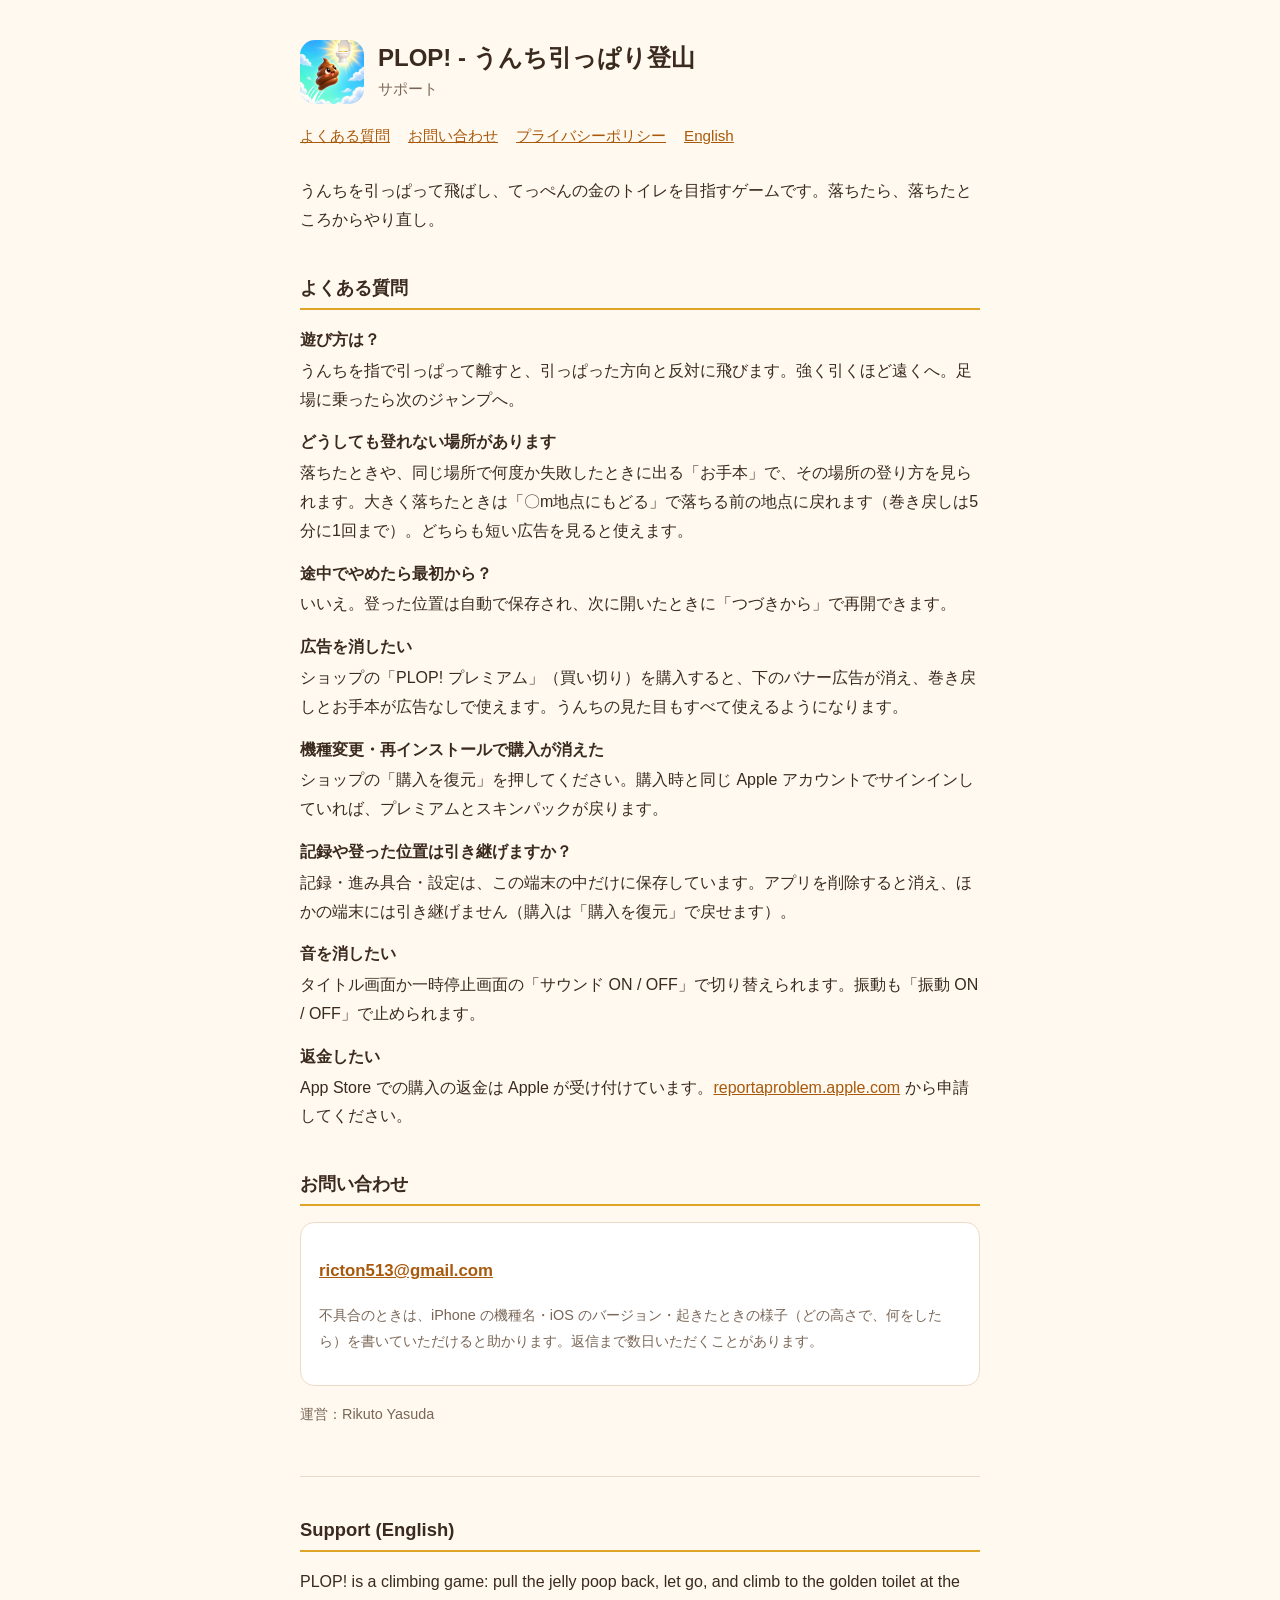
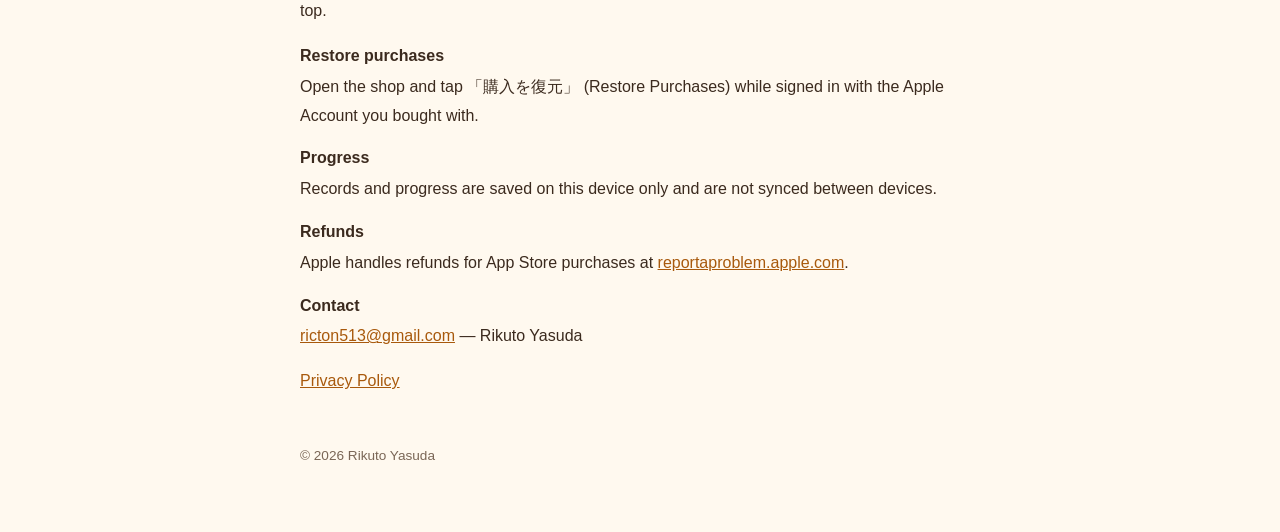
==== index.html @ 07153992 "Update PLOP! support site" ====
<!doctype html>
<html lang="ja">
<head>
<meta charset="utf-8">
<meta name="viewport" content="width=device-width, initial-scale=1">
<title>PLOP! サポート</title>
<meta name="description" content="PLOP! - うんち引っぱり登山 のサポートページ。遊び方、購入の復元、お問い合わせ先。">
<link rel="icon" href="icon.png">
<link rel="stylesheet" href="style.css">
</head>
<body>
<main>
<header>
	<img src="icon.png" alt="">
	<div>
		<h1>PLOP! - うんち引っぱり登山</h1>
		<p class="sub">サポート</p>
	</div>
</header>
<nav>
	<a href="#faq">よくある質問</a>
	<a href="#contact">お問い合わせ</a>
	<a href="privacy.html">プライバシーポリシー</a>
	<a href="#en">English</a>
</nav>

<p>うんちを引っぱって飛ばし、てっぺんの金のトイレを目指すゲームです。落ちたら、落ちたところからやり直し。</p>

<h2 id="faq">よくある質問</h2>
<dl>
	<dt>遊び方は？</dt>
	<dd>うんちを指で引っぱって離すと、引っぱった方向と反対に飛びます。強く引くほど遠くへ。足場に乗ったら次のジャンプへ。</dd>

	<dt>どうしても登れない場所があります</dt>
	<dd>落ちたときや、同じ場所で何度か失敗したときに出る「お手本」で、その場所の登り方を見られます。大きく落ちたときは「〇m地点にもどる」で落ちる前の地点に戻れます（巻き戻しは5分に1回まで）。どちらも短い広告を見ると使えます。</dd>

	<dt>途中でやめたら最初から？</dt>
	<dd>いいえ。登った位置は自動で保存され、次に開いたときに「つづきから」で再開できます。</dd>

	<dt>広告を消したい</dt>
	<dd>ショップの「PLOP! プレミアム」（買い切り）を購入すると、下のバナー広告が消え、巻き戻しとお手本が広告なしで使えます。うんちの見た目もすべて使えるようになります。</dd>

	<dt>機種変更・再インストールで購入が消えた</dt>
	<dd>ショップの「購入を復元」を押してください。購入時と同じ Apple アカウントでサインインしていれば、プレミアムとスキンパックが戻ります。</dd>

	<dt>記録や登った位置は引き継げますか？</dt>
	<dd>記録・進み具合・設定は、この端末の中だけに保存しています。アプリを削除すると消え、ほかの端末には引き継げません（購入は「購入を復元」で戻せます）。</dd>

	<dt>音を消したい</dt>
	<dd>タイトル画面か一時停止画面の「サウンド ON / OFF」で切り替えられます。振動も「振動 ON / OFF」で止められます。</dd>

	<dt>返金したい</dt>
	<dd>App Store での購入の返金は Apple が受け付けています。<a href="https://reportaproblem.apple.com/">reportaproblem.apple.com</a> から申請してください。</dd>
</dl>

<h2 id="contact">お問い合わせ</h2>
<div class="card">
	<p class="contact"><a href="mailto:ricton513@gmail.com?subject=PLOP!%20%E3%81%8A%E5%95%8F%E3%81%84%E5%90%88%E3%82%8F%E3%81%9B">ricton513@gmail.com</a></p>
	<p class="meta">不具合のときは、iPhone の機種名・iOS のバージョン・起きたときの様子（どの高さで、何をしたら）を書いていただけると助かります。返信まで数日いただくことがあります。</p>
</div>
<p class="meta">運営：Rikuto Yasuda</p>

<hr>
<section id="en" lang="en">
<h2>Support (English)</h2>
<p>PLOP! is a climbing game: pull the jelly poop back, let go, and climb to the golden toilet at the top.</p>
<dl>
	<dt>Restore purchases</dt>
	<dd>Open the shop and tap 「購入を復元」 (Restore Purchases) while signed in with the Apple Account you bought with.</dd>
	<dt>Progress</dt>
	<dd>Records and progress are saved on this device only and are not synced between devices.</dd>
	<dt>Refunds</dt>
	<dd>Apple handles refunds for App Store purchases at <a href="https://reportaproblem.apple.com/">reportaproblem.apple.com</a>.</dd>
	<dt>Contact</dt>
	<dd><a href="mailto:ricton513@gmail.com">ricton513@gmail.com</a> — Rikuto Yasuda</dd>
</dl>
<p><a href="privacy.html#en">Privacy Policy</a></p>
</section>

<footer>© 2026 Rikuto Yasuda</footer>
</main>
</body>
</html>
---- style.css ----
:root {
	--fg: #3b2a1e;
	--muted: #7a6656;
	--bg: #fff9ef;
	--card: #ffffff;
	--line: #eadcc6;
	--accent: #e0a526;
	--link: #a8590c;
}
@media (prefers-color-scheme: dark) {
	:root {
		--fg: #f6ecdf;
		--muted: #c2b19f;
		--bg: #1d1712;
		--card: #2a221b;
		--line: #47392c;
		--accent: #f0bd45;
		--link: #ffb35c;
	}
}
* { box-sizing: border-box; }
body {
	margin: 0;
	padding: 40px 16px 64px;
	font-family: -apple-system, BlinkMacSystemFont, "Hiragino Sans", "Hiragino Kaku Gothic ProN", "Noto Sans JP", sans-serif;
	line-height: 1.8;
	color: var(--fg);
	background: var(--bg);
	-webkit-text-size-adjust: 100%;
}
main { max-width: 680px; margin: 0 auto; }
header { display: flex; align-items: center; gap: 14px; margin-bottom: 8px; }
header img { width: 64px; height: 64px; border-radius: 15px; flex: none; }
h1 { font-size: 1.5rem; line-height: 1.3; margin: 0; }
.sub { color: var(--muted); margin: 2px 0 0; font-size: 0.95rem; }
nav { display: flex; flex-wrap: wrap; gap: 8px 18px; margin: 18px 0 28px; font-size: 0.95rem; }
h2 { font-size: 1.15rem; margin: 36px 0 8px; padding-bottom: 4px; border-bottom: 2px solid var(--accent); }
h3 { font-size: 1rem; margin: 22px 0 4px; }
p, li { overflow-wrap: anywhere; }
a { color: var(--link); }
.card { background: var(--card); border: 1px solid var(--line); border-radius: 14px; padding: 16px 18px; margin: 16px 0; }
.contact { font-size: 1.05rem; font-weight: 600; }
.meta { color: var(--muted); font-size: 0.9rem; }
dt { font-weight: 600; margin-top: 14px; }
dd { margin: 2px 0 0; }
hr { border: 0; border-top: 1px solid var(--line); margin: 48px 0 24px; }
footer { color: var(--muted); font-size: 0.85rem; margin-top: 48px; }
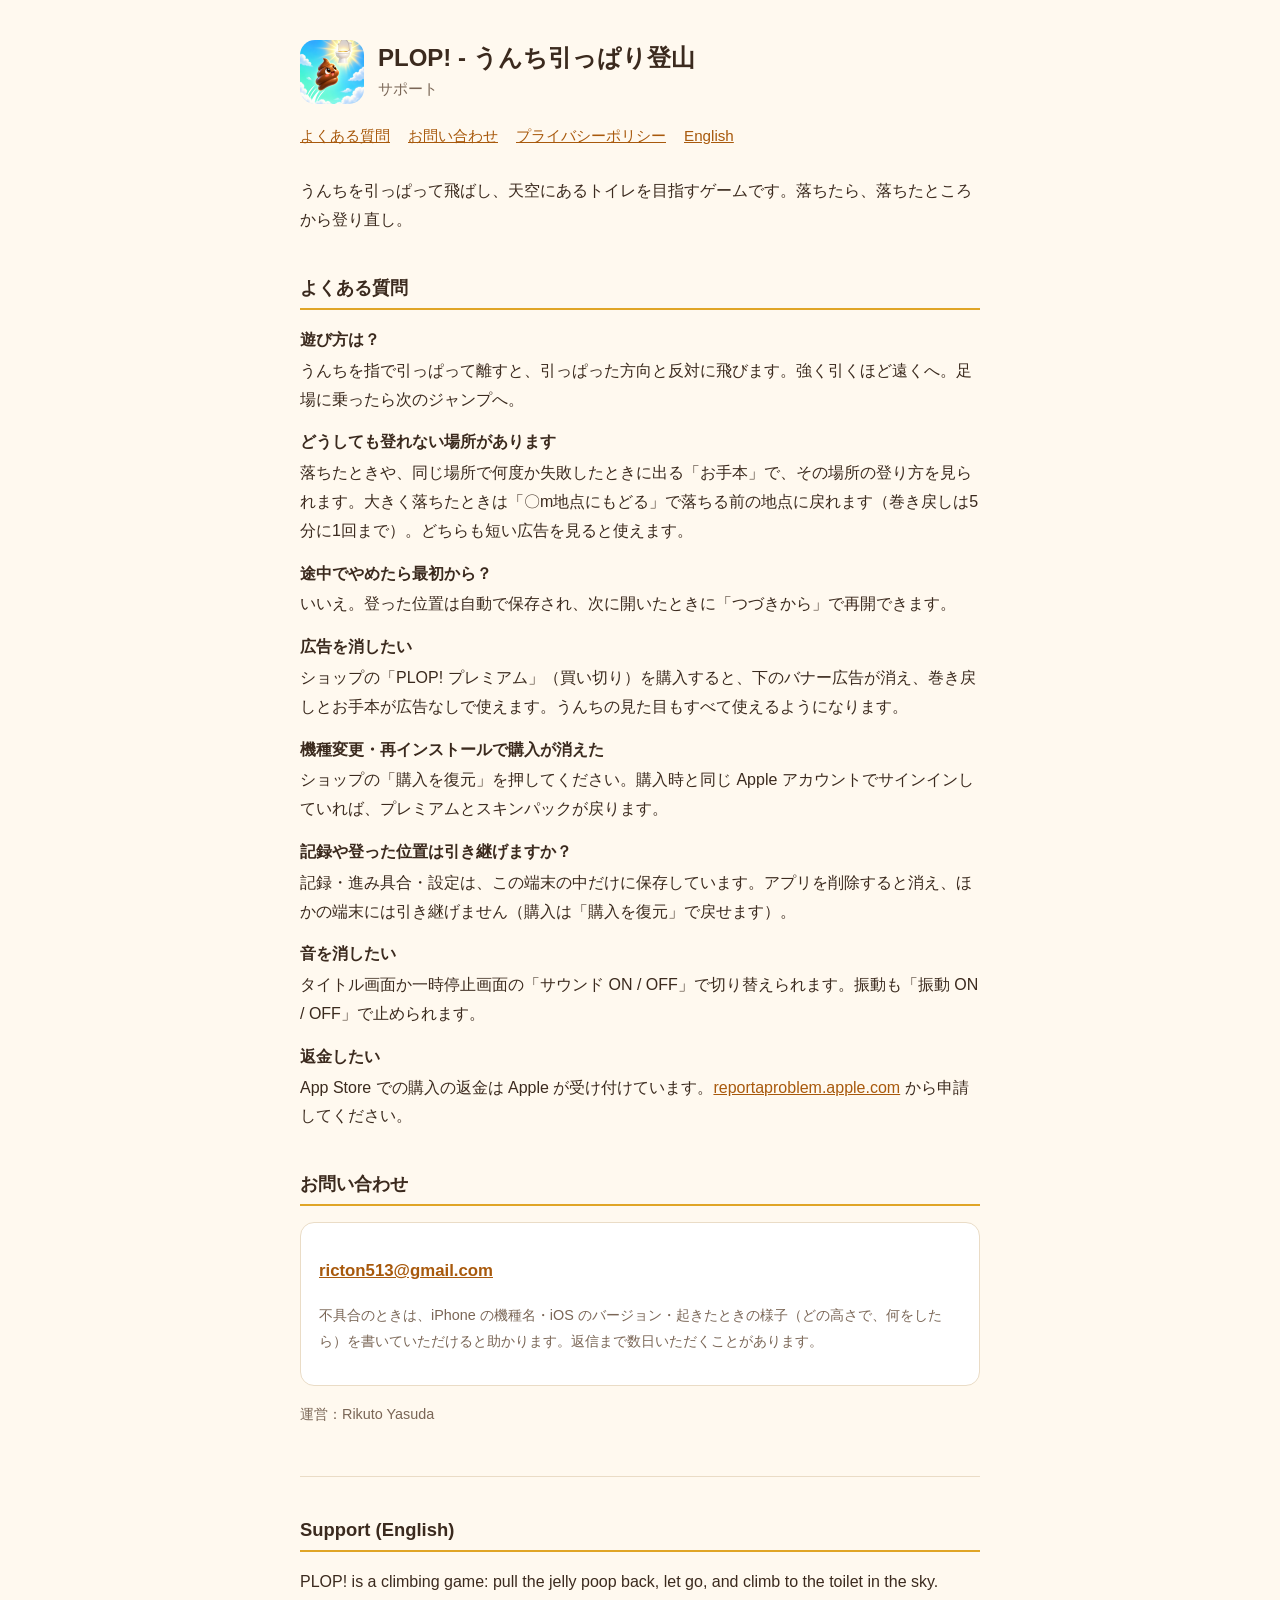
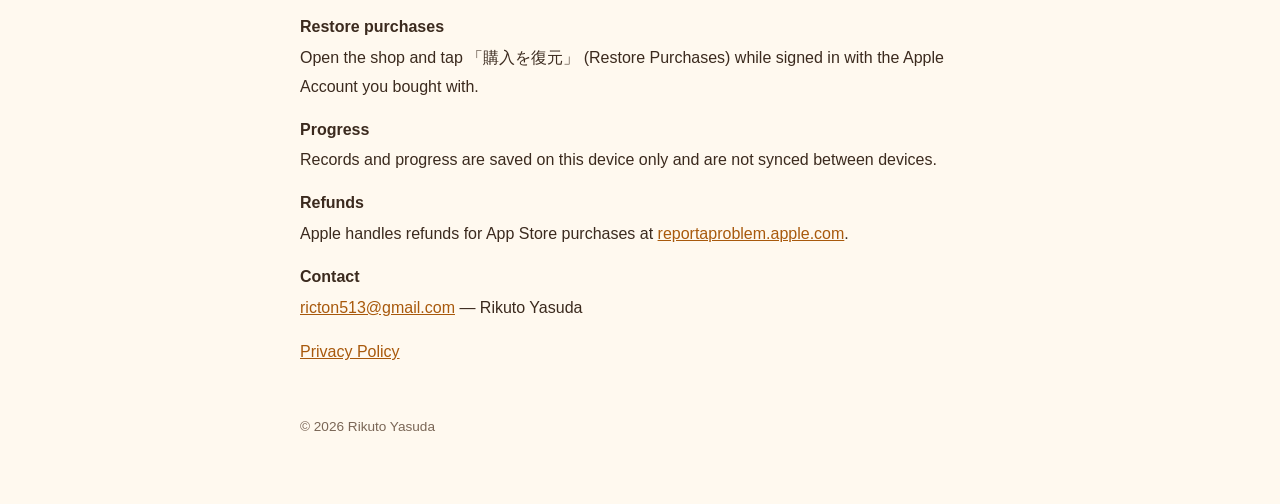
==== commit af9f169a: "Update PLOP! support site" ====
--- a/index.html
+++ b/index.html
@@ -24,7 +24,7 @@
 	<a href="#en">English</a>
 </nav>
 
-<p>うんちを引っぱって飛ばし、てっぺんの金のトイレを目指すゲームです。落ちたら、落ちたところからやり直し。</p>
+<p>うんちを引っぱって飛ばし、天空にあるトイレを目指すゲームです。落ちたら、落ちたところから登り直し。</p>
 
 <h2 id="faq">よくある質問</h2>
 <dl>
@@ -63,7 +63,7 @@
 <hr>
 <section id="en" lang="en">
 <h2>Support (English)</h2>
-<p>PLOP! is a climbing game: pull the jelly poop back, let go, and climb to the golden toilet at the top.</p>
+<p>PLOP! is a climbing game: pull the jelly poop back, let go, and climb to the toilet in the sky.</p>
 <dl>
 	<dt>Restore purchases</dt>
 	<dd>Open the shop and tap 「購入を復元」 (Restore Purchases) while signed in with the Apple Account you bought with.</dd>
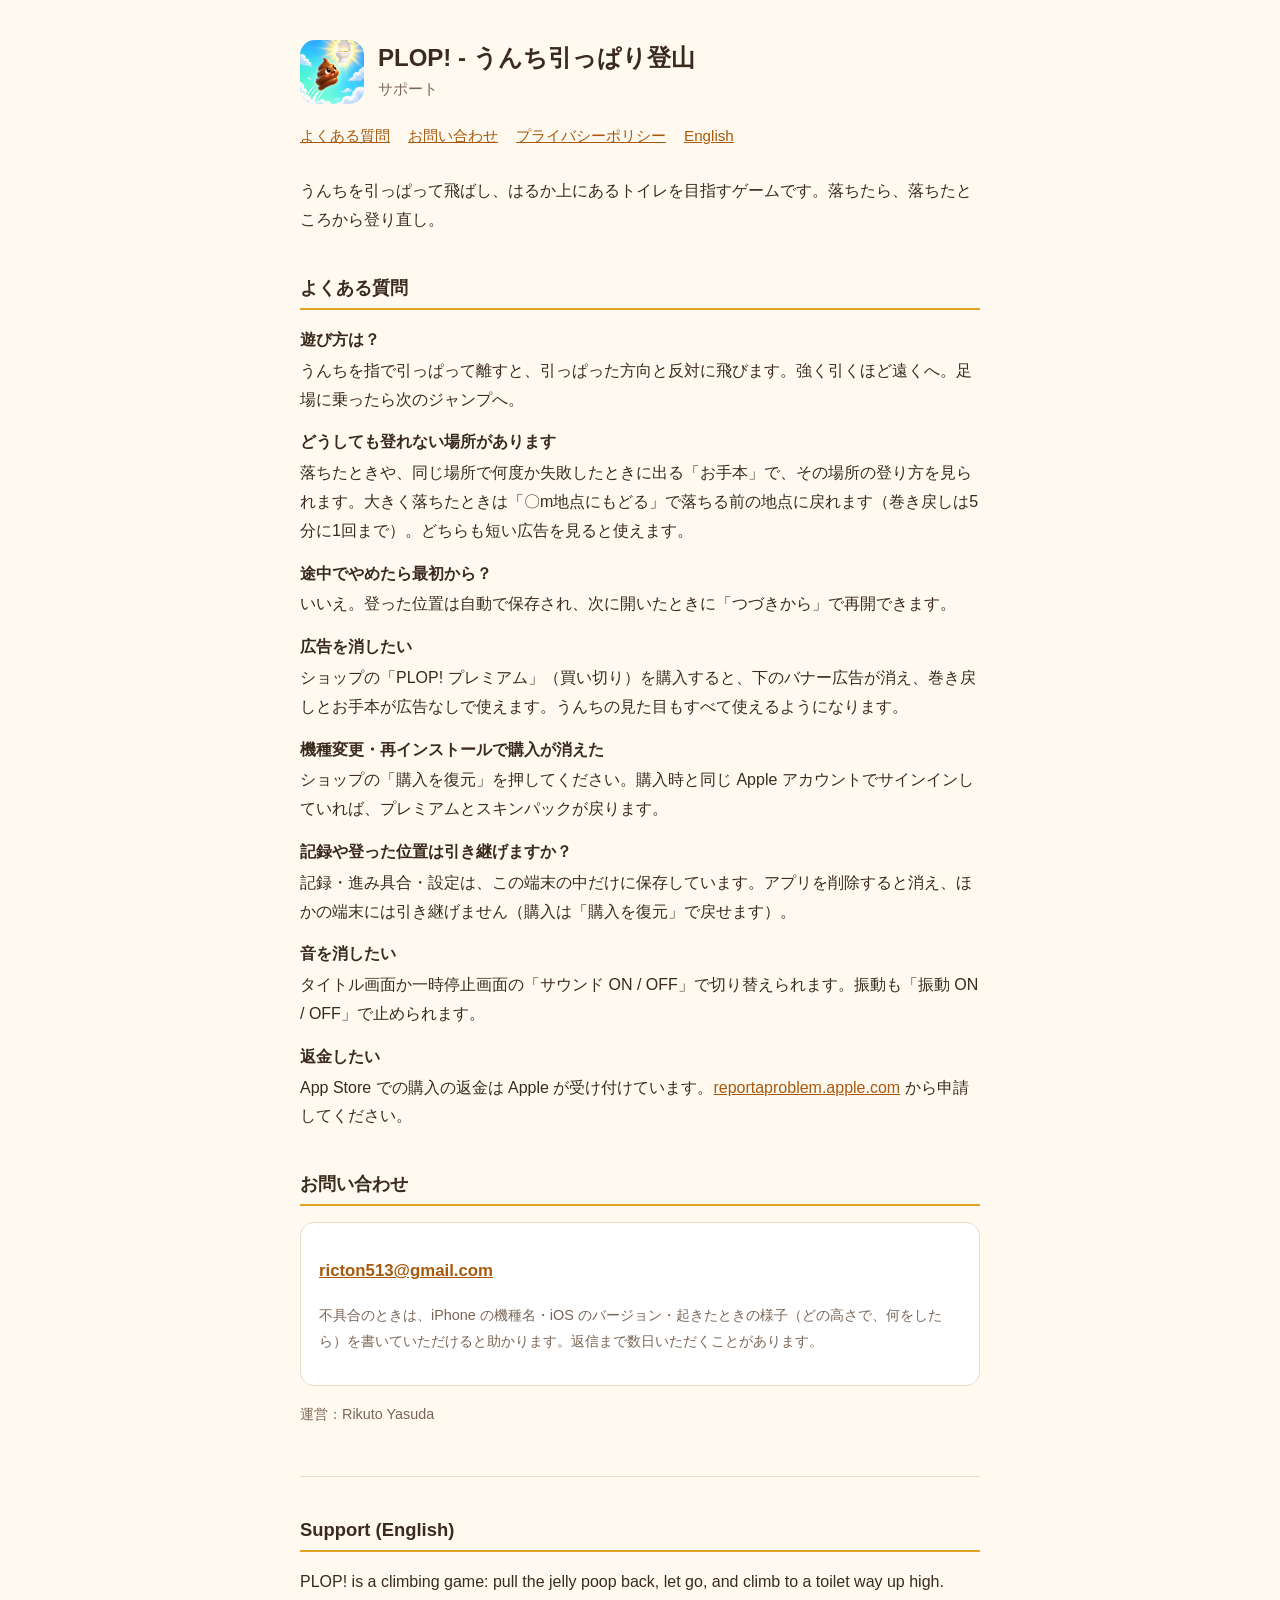
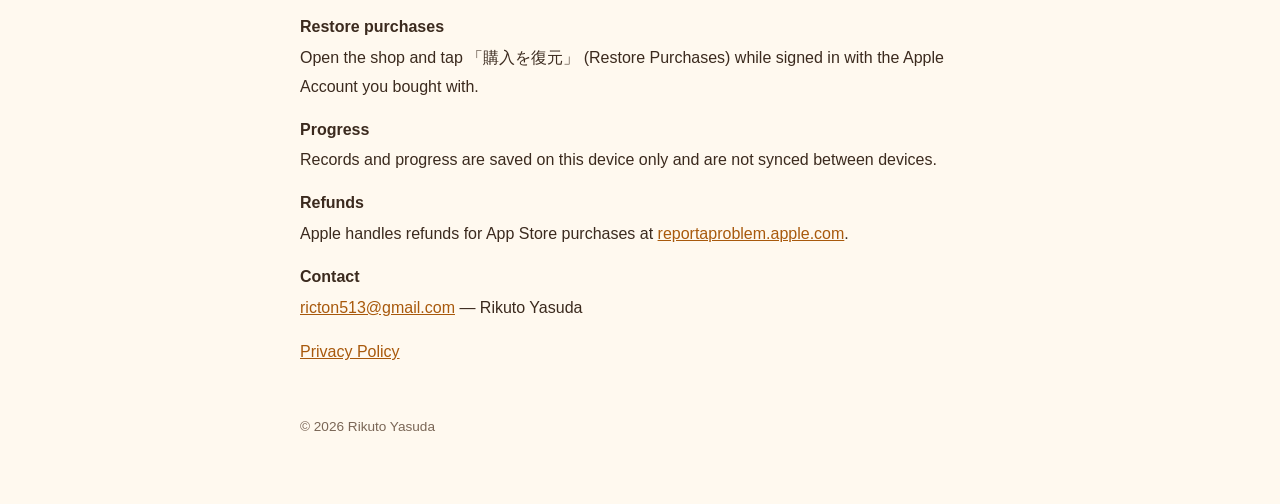
==== commit 7e458b2b: "Update PLOP! support site" ====
--- a/index.html
+++ b/index.html
@@ -24,7 +24,7 @@
 	<a href="#en">English</a>
 </nav>
 
-<p>うんちを引っぱって飛ばし、天空にあるトイレを目指すゲームです。落ちたら、落ちたところから登り直し。</p>
+<p>うんちを引っぱって飛ばし、はるか上にあるトイレを目指すゲームです。落ちたら、落ちたところから登り直し。</p>
 
 <h2 id="faq">よくある質問</h2>
 <dl>
@@ -63,7 +63,7 @@
 <hr>
 <section id="en" lang="en">
 <h2>Support (English)</h2>
-<p>PLOP! is a climbing game: pull the jelly poop back, let go, and climb to the toilet in the sky.</p>
+<p>PLOP! is a climbing game: pull the jelly poop back, let go, and climb to a toilet way up high.</p>
 <dl>
 	<dt>Restore purchases</dt>
 	<dd>Open the shop and tap 「購入を復元」 (Restore Purchases) while signed in with the Apple Account you bought with.</dd>
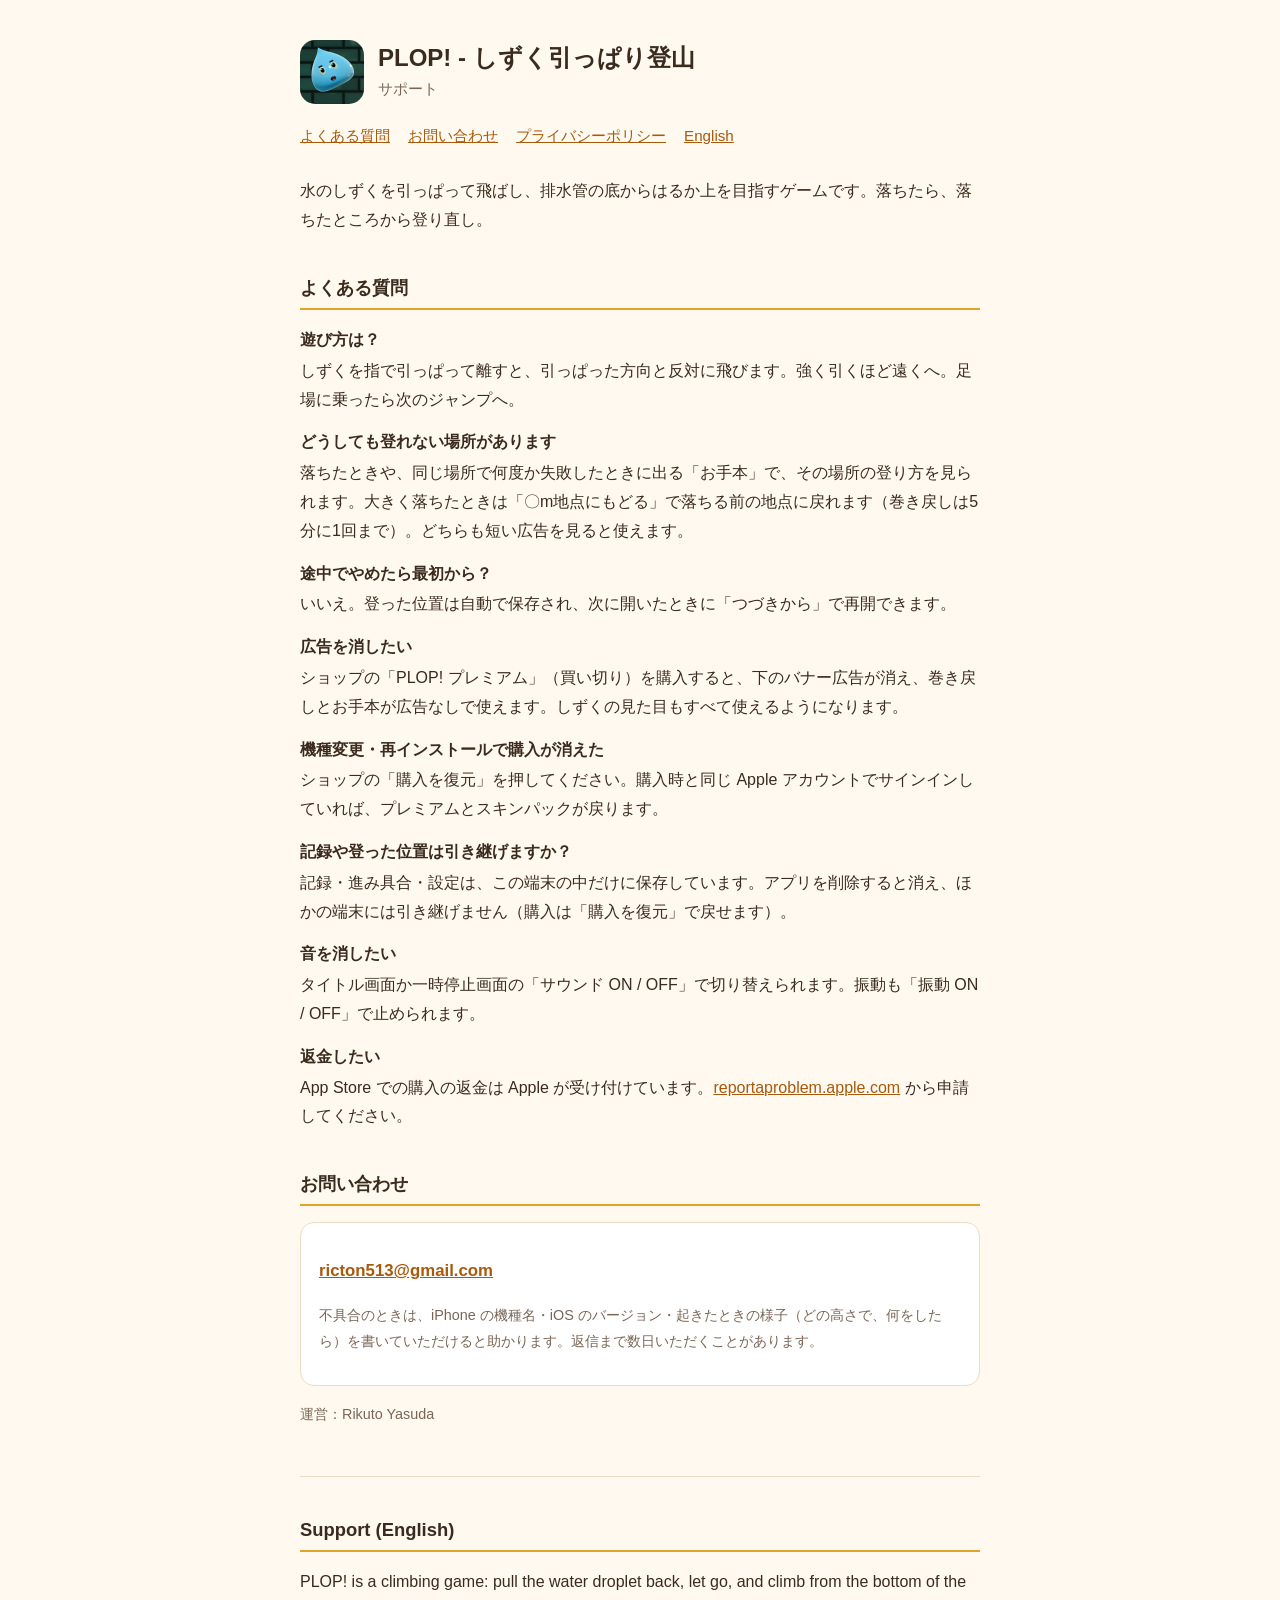
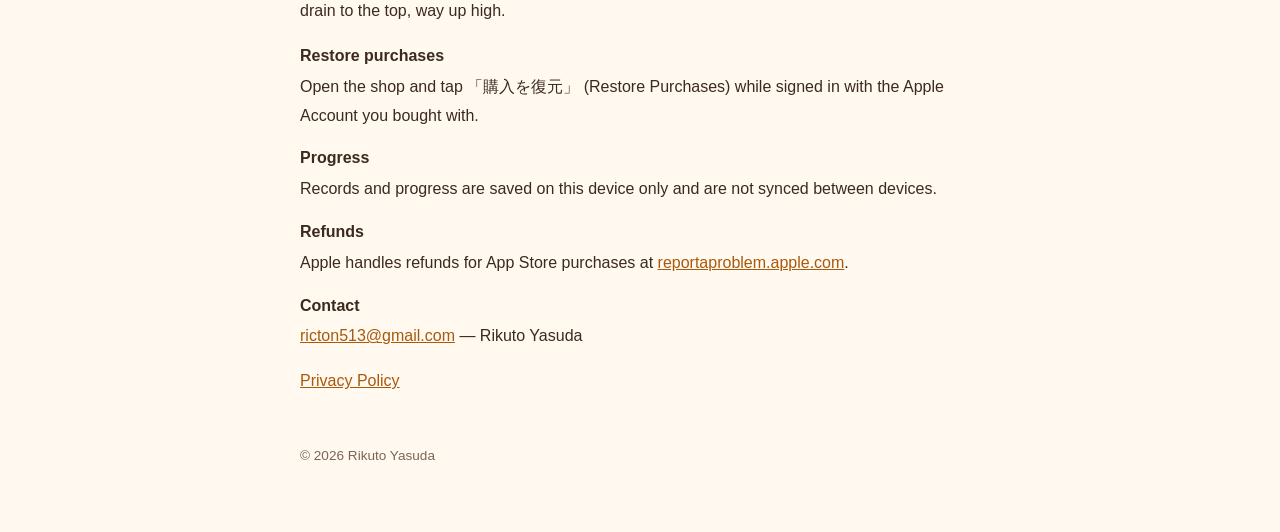
==== commit 1ea56081: "Update PLOP! support site" ====
--- a/index.html
+++ b/index.html
@@ -4,7 +4,7 @@
 <meta charset="utf-8">
 <meta name="viewport" content="width=device-width, initial-scale=1">
 <title>PLOP! サポート</title>
-<meta name="description" content="PLOP! - うんち引っぱり登山 のサポートページ。遊び方、購入の復元、お問い合わせ先。">
+<meta name="description" content="PLOP! - しずく引っぱり登山 のサポートページ。遊び方、購入の復元、お問い合わせ先。">
 <link rel="icon" href="icon.png">
 <link rel="stylesheet" href="style.css">
 </head>
@@ -13,7 +13,7 @@
 <header>
 	<img src="icon.png" alt="">
 	<div>
-		<h1>PLOP! - うんち引っぱり登山</h1>
+		<h1>PLOP! - しずく引っぱり登山</h1>
 		<p class="sub">サポート</p>
 	</div>
 </header>
@@ -24,12 +24,12 @@
 	<a href="#en">English</a>
 </nav>
 
-<p>うんちを引っぱって飛ばし、はるか上にあるトイレを目指すゲームです。落ちたら、落ちたところから登り直し。</p>
+<p>水のしずくを引っぱって飛ばし、排水管の底からはるか上を目指すゲームです。落ちたら、落ちたところから登り直し。</p>
 
 <h2 id="faq">よくある質問</h2>
 <dl>
 	<dt>遊び方は？</dt>
-	<dd>うんちを指で引っぱって離すと、引っぱった方向と反対に飛びます。強く引くほど遠くへ。足場に乗ったら次のジャンプへ。</dd>
+	<dd>しずくを指で引っぱって離すと、引っぱった方向と反対に飛びます。強く引くほど遠くへ。足場に乗ったら次のジャンプへ。</dd>
 
 	<dt>どうしても登れない場所があります</dt>
 	<dd>落ちたときや、同じ場所で何度か失敗したときに出る「お手本」で、その場所の登り方を見られます。大きく落ちたときは「〇m地点にもどる」で落ちる前の地点に戻れます（巻き戻しは5分に1回まで）。どちらも短い広告を見ると使えます。</dd>
@@ -38,7 +38,7 @@
 	<dd>いいえ。登った位置は自動で保存され、次に開いたときに「つづきから」で再開できます。</dd>
 
 	<dt>広告を消したい</dt>
-	<dd>ショップの「PLOP! プレミアム」（買い切り）を購入すると、下のバナー広告が消え、巻き戻しとお手本が広告なしで使えます。うんちの見た目もすべて使えるようになります。</dd>
+	<dd>ショップの「PLOP! プレミアム」（買い切り）を購入すると、下のバナー広告が消え、巻き戻しとお手本が広告なしで使えます。しずくの見た目もすべて使えるようになります。</dd>
 
 	<dt>機種変更・再インストールで購入が消えた</dt>
 	<dd>ショップの「購入を復元」を押してください。購入時と同じ Apple アカウントでサインインしていれば、プレミアムとスキンパックが戻ります。</dd>
@@ -63,7 +63,7 @@
 <hr>
 <section id="en" lang="en">
 <h2>Support (English)</h2>
-<p>PLOP! is a climbing game: pull the jelly poop back, let go, and climb to a toilet way up high.</p>
+<p>PLOP! is a climbing game: pull the water droplet back, let go, and climb from the bottom of the drain to the top, way up high.</p>
 <dl>
 	<dt>Restore purchases</dt>
 	<dd>Open the shop and tap 「購入を復元」 (Restore Purchases) while signed in with the Apple Account you bought with.</dd>
